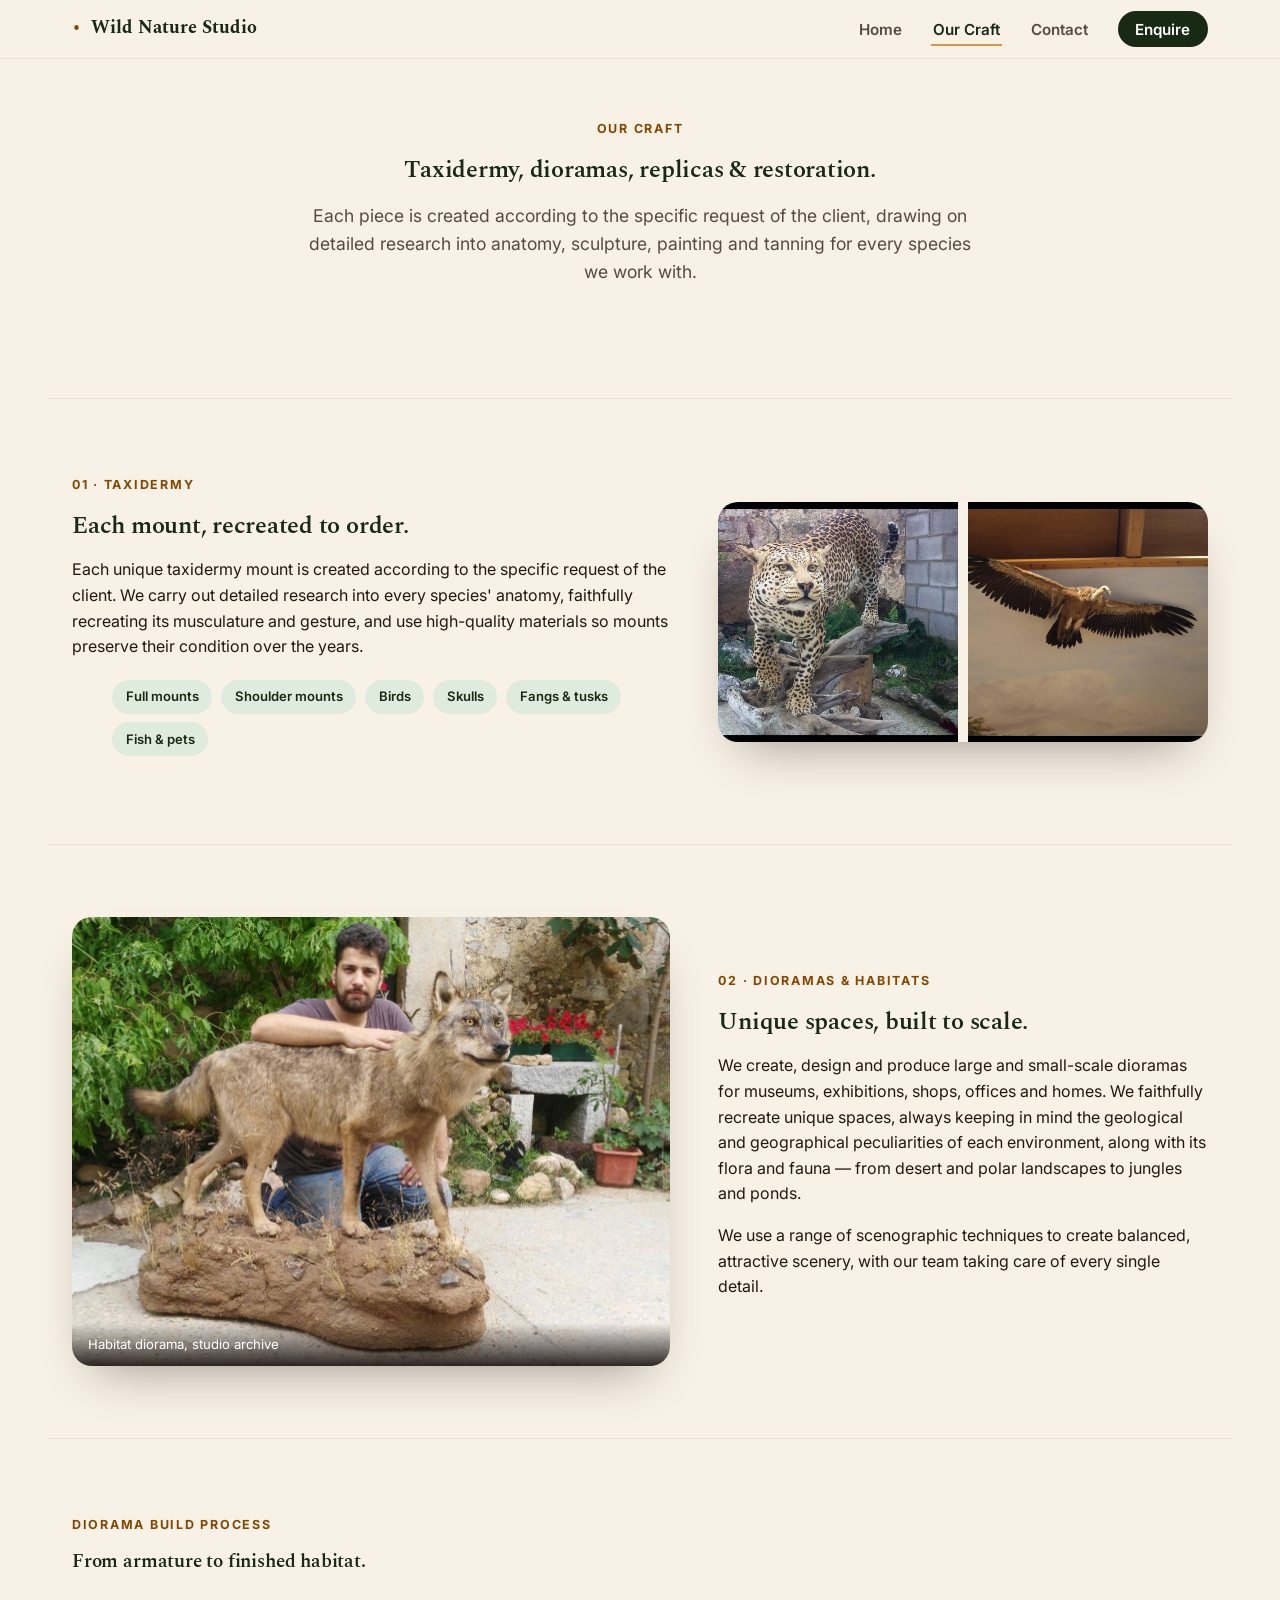
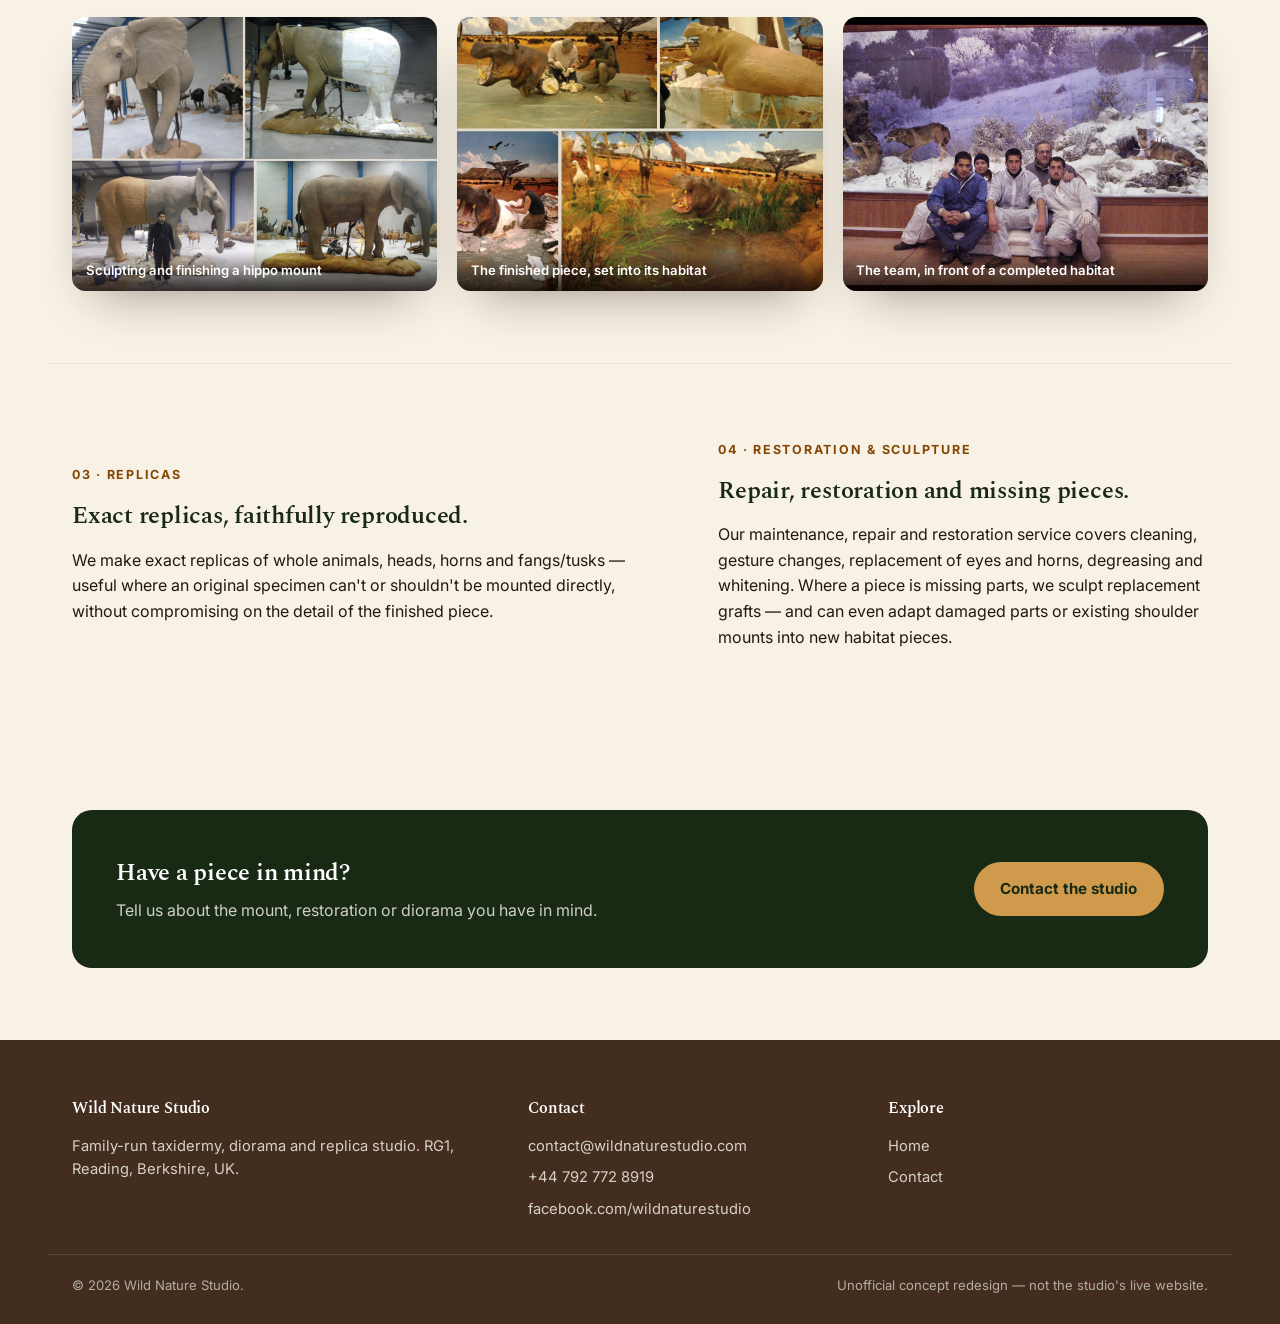
==== craft.html @ df57d39b "Build Wild Nature Studio demo site (Home, Our Craft, Contact) Family-run taxidermy/diorama/replica s" ====
<!doctype html>
<html lang="en">
<head>
<meta charset="UTF-8" />
<meta name="viewport" content="width=device-width, initial-scale=1.0" />
<title>Our Craft — Taxidermy, Dioramas, Replicas &amp; Restoration | Wild Nature Studio</title>
<meta name="description" content="Taxidermy, dioramas and habitats, replicas, and restoration and sculpture work from Wild Nature Studio, a family-run studio in Reading with over 70 years of combined experience." />
<link rel="preconnect" href="https://fonts.googleapis.com" />
<link rel="stylesheet" href="https://fonts.googleapis.com/css2?family=Spectral:wght@500;600;700&family=Inter:wght@400;500;600;700&display=swap" />
<link rel="stylesheet" href="assets/css/styles.css" />
</head>
<body>
<header class="site-header">
  <div class="container nav-bar">
    <a href="index.html" class="brand"><span class="brand-mark">&#8226;</span> Wild Nature Studio</a>
    <nav aria-label="Primary">
      <ul class="nav-links" data-open="false">
        <li><a href="index.html">Home</a></li>
        <li><a href="craft.html" aria-current="page">Our Craft</a></li>
        <li><a href="contact.html">Contact</a></li>
        <li><a class="nav-cta" href="mailto:contact@wildnaturestudio.com">Enquire</a></li>
      </ul>
    </nav>
    <button class="nav-toggle" aria-label="Toggle menu" aria-expanded="false">
      <svg viewBox="0 0 24 24" fill="none" stroke="currentColor" stroke-width="2" stroke-linecap="round"><line x1="3" y1="6" x2="21" y2="6"/><line x1="3" y1="12" x2="21" y2="12"/><line x1="3" y1="18" x2="21" y2="18"/></svg>
    </button>
  </div>
</header>

<main>
  <section class="container" style="padding-top: 3.5rem;">
    <div class="section-heading align-center" data-reveal>
      <span class="eyebrow">Our craft</span>
      <h1>Taxidermy, dioramas, replicas &amp; restoration.</h1>
      <p class="lede">Each piece is created according to the specific request of the client, drawing on detailed research into anatomy, sculpture, painting and tanning for every species we work with.</p>
    </div>
  </section>

  <section class="container craft-section">
    <div class="craft-grid" data-reveal>
      <div>
        <span class="eyebrow">01 &middot; Taxidermy</span>
        <h2>Each mount, recreated to order.</h2>
        <p>Each unique taxidermy mount is created according to the specific request of the client. We carry out detailed research into every species' anatomy, faithfully recreating its musculature and gesture, and use high-quality materials so mounts preserve their condition over the years.</p>
        <ul class="tag-list">
          <li>Full mounts</li>
          <li>Shoulder mounts</li>
          <li>Birds</li>
          <li>Skulls</li>
          <li>Fangs &amp; tusks</li>
          <li>Fish &amp; pets</li>
        </ul>
      </div>
      <div class="photo-collage">
        <div class="photo-frame"><img src="assets/img/leopard-mount.jpg" alt="A mounted leopard displayed on driftwood against a rock backdrop" width="1532" height="852" loading="lazy" /></div>
        <div class="photo-frame"><img src="assets/img/vulture-mount.jpg" alt="A mounted vulture displayed in flight with wings fully spread, against a painted sky backdrop" width="1532" height="852" loading="lazy" /></div>
      </div>
    </div>
  </section>

  <section class="container craft-section">
    <div class="craft-grid" data-reveal>
      <div class="photo-frame">
        <img src="assets/img/diorama-waterhole.jpg" alt="A museum-scale diorama showing a young wild boar drinking at a waterhole, with deer and birds in the background" width="1599" height="900" loading="lazy" />
        <span class="photo-caption">Habitat diorama, studio archive</span>
      </div>
      <div>
        <span class="eyebrow">02 &middot; Dioramas &amp; habitats</span>
        <h2>Unique spaces, built to scale.</h2>
        <p>We create, design and produce large and small-scale dioramas for museums, exhibitions, shops, offices and homes. We faithfully recreate unique spaces, always keeping in mind the geological and geographical peculiarities of each environment, along with its flora and fauna — from desert and polar landscapes to jungles and ponds.</p>
        <p>We use a range of scenographic techniques to create balanced, attractive scenery, with our team taking care of every single detail.</p>
      </div>
    </div>
  </section>

  <section class="container craft-section">
    <div class="section-heading" data-reveal>
      <span class="eyebrow">Diorama build process</span>
      <h3>From armature to finished habitat.</h3>
    </div>
    <div class="gallery-strip" data-reveal>
      <figure class="gallery-item">
        <img src="assets/img/dioramas-process-1.png" alt="Studio process shots showing a hippo mount being sculpted and finished, from raw form to painted diorama piece" width="1024" height="768" loading="lazy" />
        <figcaption>Sculpting and finishing a hippo mount</figcaption>
      </figure>
      <figure class="gallery-item">
        <img src="assets/img/dioramas-process-2.png" alt="Further process shots of the hippo diorama piece, including the finished mount set into a painted habitat scene" width="1172" height="761" loading="lazy" />
        <figcaption>The finished piece, set into its habitat</figcaption>
      </figure>
      <figure class="gallery-item">
        <img src="assets/img/family.jpg" alt="The Wild Nature Studio team in front of a large winter habitat diorama featuring wolves and a wild boar" width="1532" height="852" loading="lazy" />
        <figcaption>The team, in front of a completed habitat</figcaption>
      </figure>
    </div>
  </section>

  <section class="container craft-section">
    <div class="craft-grid" data-reveal>
      <div>
        <span class="eyebrow">03 &middot; Replicas</span>
        <h2>Exact replicas, faithfully reproduced.</h2>
        <p>We make exact replicas of whole animals, heads, horns and fangs/tusks — useful where an original specimen can't or shouldn't be mounted directly, without compromising on the detail of the finished piece.</p>
      </div>
      <div>
        <span class="eyebrow">04 &middot; Restoration &amp; sculpture</span>
        <h2>Repair, restoration and missing pieces.</h2>
        <p>Our maintenance, repair and restoration service covers cleaning, gesture changes, replacement of eyes and horns, degreasing and whitening. Where a piece is missing parts, we sculpt replacement grafts — and can even adapt damaged parts or existing shoulder mounts into new habitat pieces.</p>
      </div>
    </div>
  </section>

  <section class="container">
    <div class="cta-band" data-reveal>
      <div>
        <h2>Have a piece in mind?</h2>
        <p>Tell us about the mount, restoration or diorama you have in mind.</p>
      </div>
      <span class="btn-wrap"><a class="btn btn-primary" href="contact.html">Contact the studio</a></span>
    </div>
  </section>
</main>

<footer class="site-footer">
  <div class="container footer-grid">
    <div>
      <h4>Wild Nature Studio</h4>
      <p>Family-run taxidermy, diorama and replica studio. RG1, Reading, Berkshire, UK.</p>
    </div>
    <div>
      <h4>Contact</h4>
      <ul>
        <li><a href="mailto:contact@wildnaturestudio.com">contact@wildnaturestudio.com</a></li>
        <li><a href="tel:+447927728919">+44 792 772 8919</a></li>
        <li><a href="https://www.facebook.com/wildnaturestudio" target="_blank" rel="noopener">facebook.com/wildnaturestudio</a></li>
      </ul>
    </div>
    <div>
      <h4>Explore</h4>
      <ul>
        <li><a href="index.html">Home</a></li>
        <li><a href="contact.html">Contact</a></li>
      </ul>
    </div>
  </div>
  <div class="container footer-bottom">
    <span>&copy; 2026 Wild Nature Studio.</span>
    <span>Unofficial concept redesign — not the studio's live website.</span>
  </div>
</footer>

<script src="assets/js/main.js"></script>
</body>
</html>
---- assets/css/styles.css ----
/* Wild Nature Studio — shared stylesheet
   Palette drawn from the studio's own branding: the deep olive/forest green
   of their logo mark, warm museum-case oak and brass, aged parchment cream,
   and near-black ink brown for text — evoking a natural-history-museum
   field journal rather than a generic "nature" green. */

@view-transition {
  navigation: auto;
}

:root {
  --forest: oklch(0.4 0.055 140);
  --forest-deep: oklch(0.26 0.045 140);
  --forest-pale: oklch(0.93 0.025 140);
  --brass: oklch(0.72 0.115 75);
  --brass-deep: oklch(0.46 0.115 62);
  --oak: oklch(0.32 0.04 55);
  --parchment: oklch(0.96 0.018 80);
  --parchment-deep: oklch(0.91 0.025 78);
  --ink: oklch(0.22 0.018 50);
  --ink-soft: oklch(0.42 0.02 50);
  --white: oklch(1 0 0);

  --radius-lg: 1.25rem;
  --radius-md: 0.85rem;
  --radius-sm: 0.5rem;
  --shadow-soft: 0 1.5rem 3rem -1.5rem oklch(0.22 0.018 50 / 0.45);
  --max-width: 74rem;
}

*,
*::before,
*::after {
  box-sizing: border-box;
}

html {
  scroll-behavior: smooth;
}

@media (prefers-reduced-motion: reduce) {
  html {
    scroll-behavior: auto;
  }
  * {
    animation-duration: 0.001ms !important;
    animation-iteration-count: 1 !important;
    transition-duration: 0.001ms !important;
    scroll-behavior: auto !important;
  }
}

body {
  margin: 0;
  font-family: "Inter", "Helvetica Neue", Arial, sans-serif;
  background: var(--parchment);
  color: var(--ink);
  line-height: 1.6;
  overflow-wrap: anywhere;
}

h1,
h2,
h3,
h4 {
  font-family: "Spectral", "Iowan Old Style", Georgia, serif;
  font-weight: 600;
  letter-spacing: -0.01em;
  margin: 0 0 0.5em;
  color: var(--forest-deep);
}

p {
  margin: 0 0 1em;
}

a {
  color: inherit;
}

img {
  display: block;
  max-width: 100%;
}

figure {
  margin: 0;
}

::selection {
  background: var(--brass);
  color: var(--forest-deep);
}

/* thin custom scrollbars on internally-scrolling elements */
.h-scroll {
  scrollbar-width: thin;
  scrollbar-color: var(--brass-deep) transparent;
}
.h-scroll::-webkit-scrollbar {
  height: 8px;
}
.h-scroll::-webkit-scrollbar-track {
  background: transparent;
}
.h-scroll::-webkit-scrollbar-thumb {
  background: var(--brass-deep);
  border-radius: 999px;
}

.container {
  width: 100%;
  max-width: var(--max-width);
  margin: 0 auto;
  padding: 0 1.5rem;
}

.eyebrow {
  display: inline-block;
  font-family: "Inter", sans-serif;
  font-size: 0.78rem;
  font-weight: 700;
  text-transform: uppercase;
  letter-spacing: 0.14em;
  color: var(--brass-deep);
  margin-bottom: 0.75rem;
}

/* ---------- Header / nav ---------- */

.site-header {
  position: sticky;
  top: 0;
  z-index: 50;
  background: color-mix(in oklch, var(--parchment) 92%, transparent);
  backdrop-filter: blur(10px);
  border-bottom: 1px solid var(--parchment-deep);
}

.nav-bar {
  display: flex;
  align-items: center;
  justify-content: space-between;
  gap: 1rem;
  padding: 0.9rem 1.5rem;
}

.brand {
  display: flex;
  align-items: center;
  gap: 0.6rem;
  font-family: "Spectral", Georgia, serif;
  font-weight: 700;
  font-size: 1.15rem;
  color: var(--forest-deep);
  text-decoration: none;
  white-space: nowrap;
}

.brand .brand-mark {
  color: var(--brass-deep);
}

.nav-links {
  display: flex;
  align-items: center;
  gap: 1.75rem;
  list-style: none;
  margin: 0;
  padding: 0;
}

.nav-links a {
  text-decoration: none;
  font-size: 0.95rem;
  font-weight: 600;
  color: var(--ink-soft);
  padding: 0.35rem 0.1rem;
  border-bottom: 2px solid transparent;
  transition: color 0.2s ease, border-color 0.2s ease;
}

.nav-links a:hover,
.nav-links a[aria-current="page"] {
  color: var(--forest-deep);
  border-bottom-color: var(--brass);
}

.nav-cta {
  background: var(--forest-deep);
  color: var(--white) !important;
  padding: 0.55rem 1.1rem !important;
  border-radius: 999px;
  border-bottom: none !important;
}

.nav-cta:hover {
  background: var(--forest);
}

.nav-toggle {
  display: none;
  background: none;
  border: none;
  padding: 0.4rem;
  cursor: pointer;
  color: var(--forest-deep);
}

.nav-toggle svg {
  width: 26px;
  height: 26px;
}

@media (max-width: 860px) {
  .nav-toggle {
    display: block;
  }

  .nav-links {
    position: absolute;
    top: 100%;
    left: 0;
    right: 0;
    flex-direction: column;
    align-items: stretch;
    gap: 0;
    background: var(--parchment);
    border-bottom: 1px solid var(--parchment-deep);
    max-height: 0;
    overflow: hidden;
    transition: max-height 0.25s ease;
  }

  .nav-links[data-open="true"] {
    max-height: 24rem;
  }

  .nav-links li {
    border-top: 1px solid var(--parchment-deep);
  }

  .nav-links a {
    display: block;
    padding: 0.9rem 1.5rem;
    border-bottom: none;
  }

  .nav-cta {
    margin: 0.75rem 1.5rem;
    text-align: center;
  }
}

/* ---------- Buttons ---------- */

.btn-wrap {
  display: inline-block;
}

.btn {
  display: inline-flex;
  align-items: center;
  gap: 0.5rem;
  padding: 0.85rem 1.6rem;
  border-radius: 999px;
  font-weight: 700;
  font-size: 0.95rem;
  text-decoration: none;
  border: 1.5px solid transparent;
  transition: transform 0.18s ease, background 0.18s ease, color 0.18s ease, border-color 0.18s ease;
}

.btn:hover {
  transform: translateY(-2px);
}

.btn-primary {
  background: var(--forest-deep);
  color: var(--white);
}

.btn-primary:hover {
  background: var(--forest);
}

.btn-ghost {
  background: transparent;
  color: var(--forest-deep);
  border-color: var(--forest-deep);
}

.btn-ghost:hover {
  background: var(--forest-deep);
  color: var(--white);
}

/* Ghost button on a dark photo background (e.g. the hero) needs light
   text/border instead of the default dark-on-transparent styling, which
   is illegible over a dark image. */
.btn-ghost-light {
  background: oklch(0.1 0.02 50 / 0.7);
  color: var(--white);
  border-color: color-mix(in oklch, var(--white) 70%, transparent);
  backdrop-filter: blur(4px);
  text-shadow: 0 0.1rem 0.4rem oklch(0.1 0 0 / 0.6);
}

.btn-ghost-light:hover {
  background: var(--white);
  color: var(--forest-deep);
  border-color: var(--white);
}

.button-row {
  display: flex;
  flex-wrap: wrap;
  gap: 0.9rem;
  margin-top: 1.5rem;
}

/* ---------- Hero ---------- */

.hero {
  position: relative;
  min-height: 88vh;
  display: flex;
  align-items: flex-end;
  color: var(--white);
  overflow: hidden;
}

.hero-bg {
  position: absolute;
  inset: 0;
  background-image: linear-gradient(
      in oklch to top,
      oklch(0.1 0.02 50 / 0.96) 0%,
      oklch(0.13 0.02 50 / 0.72) 38%,
      oklch(0.18 0.03 60 / 0.25) 72%
    ),
    url("../img/hero-diorama.jpg");
  background-size: cover;
  background-position: center 30%;
}

.hero-content {
  position: relative;
  padding: 6rem 0 3.5rem;
  max-width: 46rem;
}

.hero h1 {
  color: var(--white);
  font-size: clamp(2.2rem, 5vw, 3.6rem);
  line-height: 1.08;
  margin-bottom: 0.7rem;
  text-shadow: 0 0.15rem 1.25rem oklch(0.1 0 0 / 0.55);
}

.hero-lede {
  font-size: 1.15rem;
  color: oklch(0.96 0.01 80 / 0.92);
  max-width: 38rem;
  text-shadow: 0 0.1rem 0.8rem oklch(0.1 0 0 / 0.55);
}

.hero-tag {
  position: absolute;
  right: 1.5rem;
  bottom: 1.5rem;
  font-size: 0.78rem;
  font-weight: 600;
  color: var(--white);
  background: oklch(0.12 0.02 50 / 0.82);
  padding: 0.4rem 0.75rem;
  border-radius: 999px;
  backdrop-filter: blur(6px);
}

/* ---------- Sections ---------- */

section.container,
.section-block {
  padding: 4.5rem 1.5rem;
}

.section-heading {
  max-width: 42rem;
  margin-bottom: 2.5rem;
}

.section-heading.align-center {
  margin-left: auto;
  margin-right: auto;
  text-align: center;
}

.lede {
  font-size: 1.1rem;
  color: var(--ink-soft);
}

/* reveal-on-scroll */
[data-reveal] {
  opacity: 0;
  transform: translateY(1.1rem);
  transition: opacity 0.7s ease, transform 0.7s ease;
}

[data-reveal].is-visible {
  opacity: 1;
  transform: none;
}

/* ---------- Story / about split ---------- */

.split-grid {
  display: grid;
  grid-template-columns: 1.05fr 0.95fr;
  gap: 3rem;
  align-items: center;
}

.split-grid.reverse {
  grid-template-columns: 0.95fr 1.05fr;
}

.split-grid.reverse .photo-frame {
  order: -1;
}

@media (max-width: 860px) {
  .split-grid,
  .split-grid.reverse {
    grid-template-columns: 1fr;
  }
  .split-grid.reverse .photo-frame {
    order: 0;
  }
}

.photo-frame {
  position: relative;
  border-radius: var(--radius-lg);
  overflow: hidden;
  box-shadow: var(--shadow-soft);
  aspect-ratio: 4 / 3;
}

.photo-frame img {
  width: 100%;
  height: 100%;
  object-fit: cover;
}

.photo-caption {
  position: absolute;
  left: 0;
  right: 0;
  bottom: 0;
  padding: 0.7rem 1rem;
  font-size: 0.82rem;
  color: var(--white);
  background: linear-gradient(in oklch to top, oklch(0.12 0.02 50 / 0.85), transparent);
}

.stat-row {
  display: flex;
  flex-wrap: wrap;
  gap: 2rem;
  margin-top: 1.75rem;
  padding-top: 1.75rem;
  border-top: 1px solid var(--parchment-deep);
}

.stat {
  min-width: 8rem;
}

.stat b {
  display: block;
  font-family: "Spectral", Georgia, serif;
  font-size: 1.9rem;
  color: var(--forest-deep);
  font-variant-numeric: tabular-nums;
}

.stat span {
  font-size: 0.85rem;
  color: var(--ink-soft);
}

/* ---------- Team cards ---------- */

.team-grid {
  display: grid;
  grid-template-columns: repeat(2, 1fr);
  grid-template-rows: subgrid;
  gap: 2rem;
}

@media (max-width: 720px) {
  .team-grid {
    grid-template-columns: 1fr;
  }
}

.team-card {
  display: grid;
  grid-template-rows: subgrid;
  grid-row: span 3;
  gap: 0;
  background: var(--white);
  border-radius: var(--radius-lg);
  overflow: hidden;
  box-shadow: var(--shadow-soft);
  min-width: 0;
}

.team-card .photo-frame {
  border-radius: 0;
  box-shadow: none;
  aspect-ratio: 5 / 4;
}

.team-card-body {
  padding: 1.5rem 1.6rem 1.8rem;
  min-width: 0;
}

.team-card-body h3 {
  margin-bottom: 0.1rem;
}

.team-role {
  display: block;
  font-size: 0.78rem;
  font-weight: 700;
  text-transform: uppercase;
  letter-spacing: 0.1em;
  color: var(--brass-deep);
  margin-bottom: 0.8rem;
}

.team-card-body p {
  color: var(--ink-soft);
  font-size: 0.96rem;
}

/* ---------- Service / craft cards ---------- */

.craft-section {
  padding: 4.5rem 0;
  border-top: 1px solid var(--parchment-deep);
}

.craft-section:first-of-type {
  border-top: none;
}

.craft-grid {
  display: grid;
  grid-template-columns: 1.1fr 0.9fr;
  gap: 3rem;
  align-items: center;
}

@media (max-width: 860px) {
  .craft-grid {
    grid-template-columns: 1fr;
  }
}

.craft-grid .photo-frame {
  aspect-ratio: 4 / 3;
}

.tag-list {
  display: flex;
  flex-wrap: wrap;
  gap: 0.55rem;
  margin-top: 1.25rem;
}

.tag-list li {
  list-style: none;
  font-size: 0.82rem;
  font-weight: 600;
  padding: 0.4rem 0.85rem;
  border-radius: 999px;
  background: var(--forest-pale);
  color: var(--forest-deep);
  min-width: 0;
}

.photo-collage {
  display: grid;
  grid-template-columns: 1fr 1fr;
  gap: 0.6rem;
  border-radius: var(--radius-lg);
  overflow: hidden;
  box-shadow: var(--shadow-soft);
}

.photo-collage .photo-frame {
  border-radius: 0;
  box-shadow: none;
  aspect-ratio: 1;
}

/* ---------- Gallery strip ---------- */

.gallery-strip {
  display: grid;
  grid-template-columns: repeat(3, 1fr);
  gap: 1.25rem;
}

@media (max-width: 720px) {
  .gallery-strip {
    grid-template-columns: 1fr 1fr;
  }
}

.gallery-item {
  border-radius: var(--radius-md);
  overflow: hidden;
  box-shadow: var(--shadow-soft);
  aspect-ratio: 4 / 3;
  position: relative;
  min-width: 0;
}

.gallery-item img {
  width: 100%;
  height: 100%;
  object-fit: cover;
  transition: transform 0.4s ease;
}

.gallery-item:hover img {
  transform: scale(1.05);
}

.gallery-item figcaption {
  position: absolute;
  left: 0;
  right: 0;
  bottom: 0;
  padding: 0.6rem 0.85rem;
  font-size: 0.82rem;
  font-weight: 600;
  color: var(--white);
  background: linear-gradient(in oklch to top, oklch(0.12 0.02 50 / 0.82), transparent);
}

/* ---------- Quote / testimonial style block ---------- */

.quote-block {
  background: var(--forest-deep);
  color: var(--white);
  border-radius: var(--radius-lg);
  padding: 2.75rem;
  position: relative;
}

.quote-block p {
  font-family: "Spectral", Georgia, serif;
  font-size: 1.35rem;
  line-height: 1.5;
  margin-bottom: 1rem;
}

.quote-block cite {
  font-style: normal;
  font-size: 0.9rem;
  color: oklch(0.9 0.02 80 / 0.85);
}

/* ---------- CTA band ---------- */

.cta-band {
  display: flex;
  flex-wrap: wrap;
  align-items: center;
  justify-content: space-between;
  gap: 1.5rem;
  background: var(--forest-deep);
  color: var(--white);
  border-radius: var(--radius-lg);
  padding: 2.75rem;
}

.cta-band h2 {
  color: var(--white);
  margin-bottom: 0.35rem;
}

.cta-band p {
  color: oklch(0.94 0.01 80 / 0.85);
  margin-bottom: 0;
}

.cta-band .btn-primary {
  background: var(--brass);
  color: var(--forest-deep);
}

.cta-band .btn-primary:hover {
  background: var(--brass-deep);
  color: var(--white);
}

/* ---------- Contact page ---------- */

.contact-grid {
  display: grid;
  grid-template-columns: 1fr 1fr;
  gap: 2rem;
  align-items: start;
}

@media (max-width: 780px) {
  .contact-grid {
    grid-template-columns: 1fr;
  }
}

.info-card {
  background: var(--white);
  border-radius: var(--radius-lg);
  padding: 2rem;
  box-shadow: var(--shadow-soft);
  min-width: 0;
}

.info-list {
  list-style: none;
  margin: 0;
  padding: 0;
  display: flex;
  flex-direction: column;
  gap: 1.35rem;
}

.info-list li {
  display: flex;
  gap: 0.9rem;
  align-items: flex-start;
  min-width: 0;
}

.info-icon {
  font-size: 1.3rem;
  line-height: 1.4;
  flex-shrink: 0;
}

.info-list > li > div {
  min-width: 0;
  overflow-wrap: anywhere;
}

.info-label {
  display: block;
  font-size: 0.78rem;
  font-weight: 700;
  text-transform: uppercase;
  letter-spacing: 0.08em;
  color: var(--brass-deep);
  margin-bottom: 0.2rem;
}

.info-list a {
  text-decoration: none;
  font-weight: 600;
  color: var(--forest-deep);
  border-bottom: 1px solid transparent;
}

.info-list a:hover {
  border-bottom-color: var(--forest-deep);
}

.enquiry-note {
  background: var(--forest-pale);
  border-radius: var(--radius-md);
  padding: 1.25rem 1.5rem;
  font-size: 0.95rem;
  color: var(--forest-deep);
  min-height: 3rem;
}

/* ---------- Footer ---------- */

.site-footer {
  background: var(--oak);
  color: oklch(0.92 0.015 75);
}

.footer-grid {
  display: grid;
  grid-template-columns: 1.3fr 1fr 1fr;
  gap: 2.5rem;
  padding: 3.5rem 1.5rem 2rem;
}

@media (max-width: 720px) {
  .footer-grid {
    grid-template-columns: 1fr;
  }
}

.site-footer h4 {
  color: var(--white);
  font-size: 1rem;
  margin-bottom: 0.85rem;
}

.site-footer p,
.site-footer li {
  color: oklch(0.86 0.015 75);
  font-size: 0.92rem;
}

.site-footer ul {
  list-style: none;
  margin: 0;
  padding: 0;
  display: flex;
  flex-direction: column;
  gap: 0.5rem;
}

.site-footer a {
  color: inherit;
  text-decoration: none;
}

.site-footer a:hover {
  text-decoration: underline;
}

.footer-bottom {
  display: flex;
  flex-wrap: wrap;
  justify-content: space-between;
  gap: 0.5rem;
  padding: 1.25rem 1.5rem 1.75rem;
  border-top: 1px solid oklch(0.4 0.03 55);
  font-size: 0.82rem;
  color: oklch(0.75 0.015 75);
}
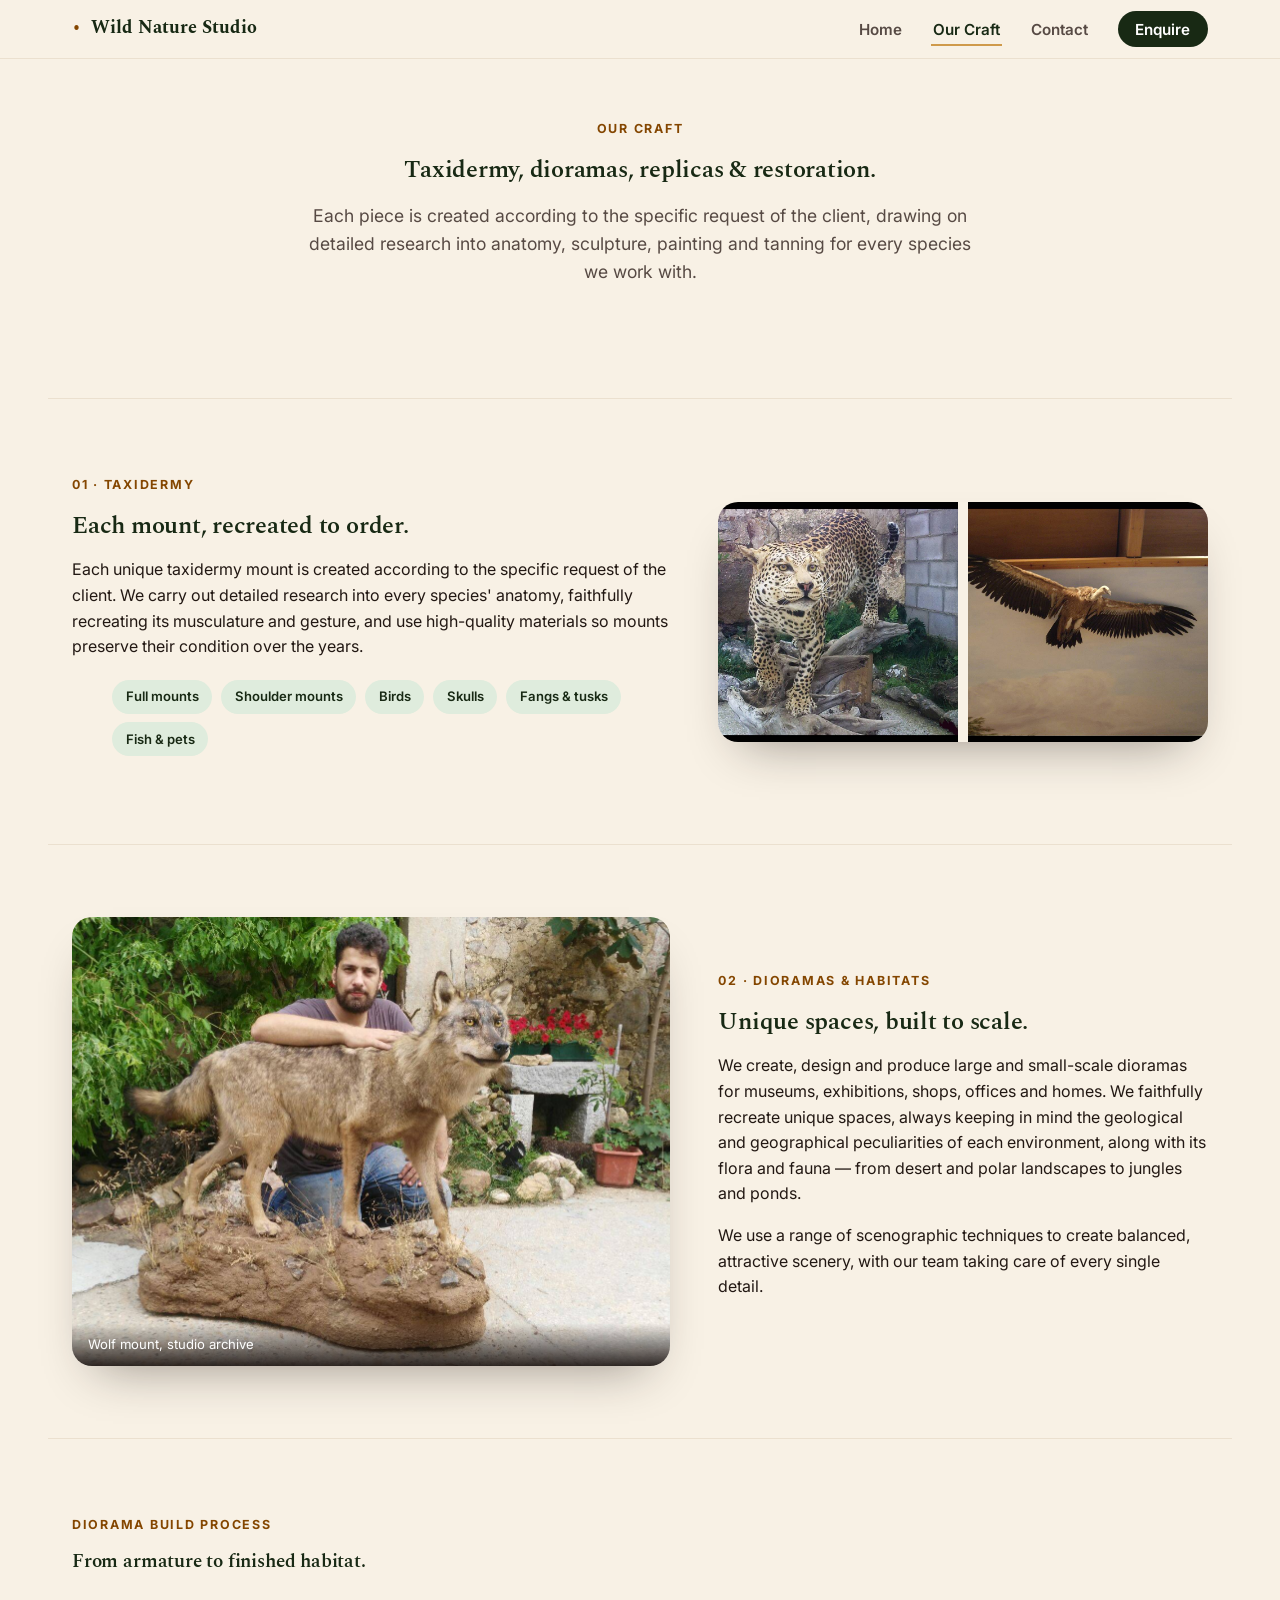
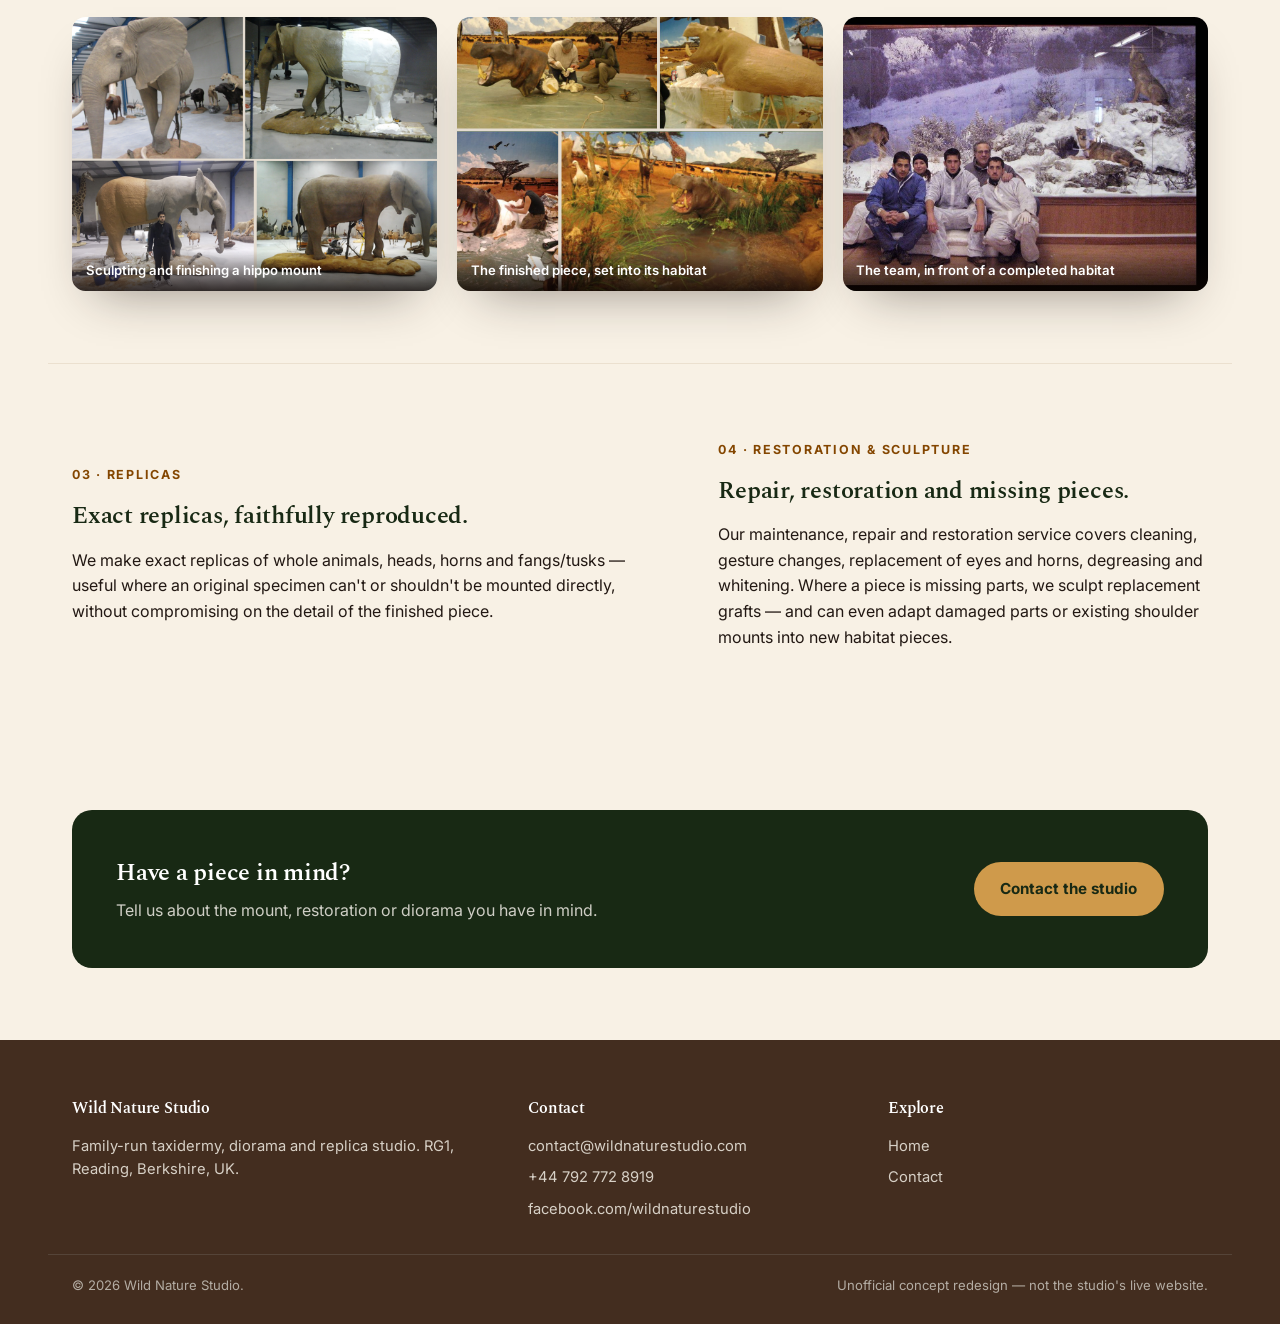
==== commit 0777eec3: "Fix blocking image mismatch and advisory predation background - diorama-waterhole.jpg (craft.html): " ====
--- a/craft.html
+++ b/craft.html
@@ -61,8 +61,8 @@
   <section class="container craft-section">
     <div class="craft-grid" data-reveal>
       <div class="photo-frame">
-        <img src="assets/img/diorama-waterhole.jpg" alt="A museum-scale diorama showing a young wild boar drinking at a waterhole, with deer and birds in the background" width="1599" height="900" loading="lazy" />
-        <span class="photo-caption">Habitat diorama, studio archive</span>
+        <img src="assets/img/diorama-waterhole.jpg" alt="A studio team member kneeling beside a taxidermied wolf mount displayed on a rock and earth base, in an outdoor garden setting" width="1599" height="900" loading="lazy" />
+        <span class="photo-caption">Wolf mount, studio archive</span>
       </div>
       <div>
         <span class="eyebrow">02 &middot; Dioramas &amp; habitats</span>
@@ -88,7 +88,7 @@
         <figcaption>The finished piece, set into its habitat</figcaption>
       </figure>
       <figure class="gallery-item">
-        <img src="assets/img/family.jpg" alt="The Wild Nature Studio team in front of a large winter habitat diorama featuring wolves and a wild boar" width="1532" height="852" loading="lazy" />
+        <img src="assets/img/family.jpg" alt="The Wild Nature Studio team seated in front of a large winter wolf habitat diorama" width="1152" height="852" loading="lazy" />
         <figcaption>The team, in front of a completed habitat</figcaption>
       </figure>
     </div>
